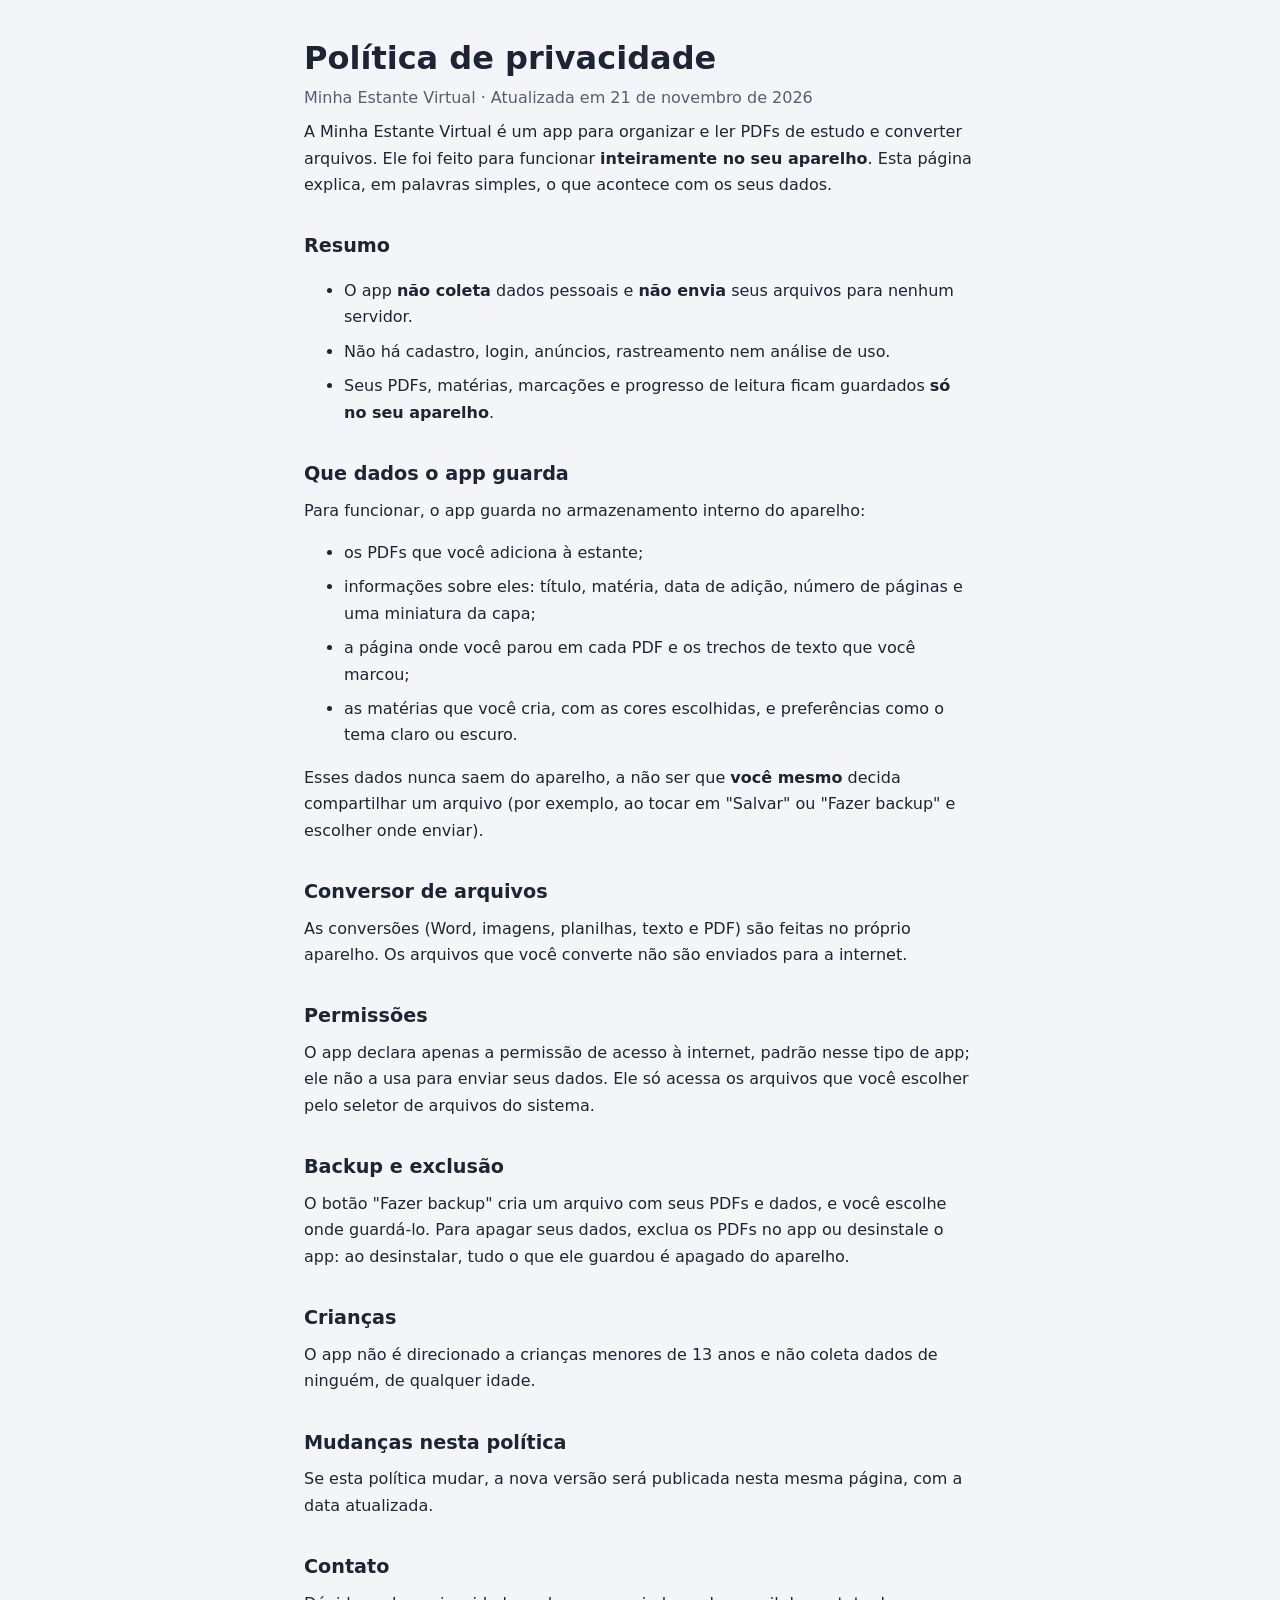
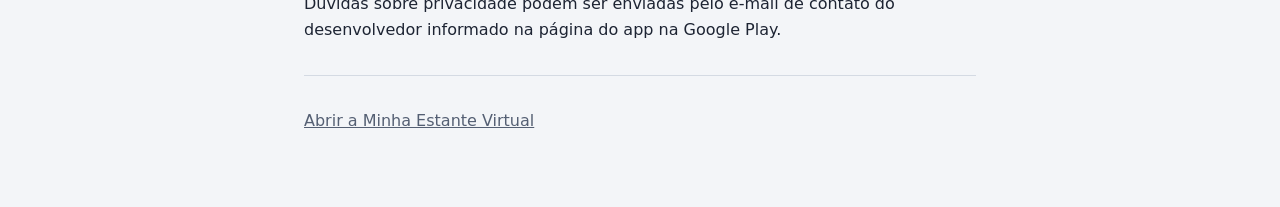
==== privacidade.html @ 0b219699 "Política de privacidade; service worker entrega páginas próprias" ====
<!doctype html>
<html lang="pt-BR">
<head>
  <meta charset="utf-8" />
  <meta name="viewport" content="width=device-width, initial-scale=1" />
  <meta name="color-scheme" content="light dark" />
  <title>Política de privacidade · Minha Estante Virtual</title>
  <style>
    :root { color-scheme: light dark; --bg: #f3f5f8; --fg: #1d2433; --muted: #545f73; --line: #d4dae3; }
    @media (prefers-color-scheme: dark) { :root { --bg: #131821; --fg: #e7eaf0; --muted: #9ea7b8; --line: #323b4b; } }
    body { margin: 0; background: var(--bg); color: var(--fg); font: 16px/1.65 system-ui, -apple-system, "Segoe UI", Roboto, sans-serif; }
    main { max-width: 42rem; margin: 0 auto; padding: 2.5rem 1rem 4rem; }
    h1 { font-size: 2rem; line-height: 1.15; margin: 0 0 .25rem; }
    h2 { font-size: 1.2rem; margin: 2rem 0 .5rem; }
    p, li { margin: .5rem 0; }
    .muted { color: var(--muted); }
    hr { border: 0; border-top: 1px solid var(--line); margin: 2rem 0; }
    a { color: inherit; }
  </style>
</head>
<body>
<main>
  <h1>Política de privacidade</h1>
  <p class="muted">Minha Estante Virtual · Atualizada em 21 de novembro de 2026</p>

  <p>A Minha Estante Virtual é um app para organizar e ler PDFs de estudo e converter arquivos.
     Ele foi feito para funcionar <strong>inteiramente no seu aparelho</strong>. Esta página explica, em palavras simples,
     o que acontece com os seus dados.</p>

  <h2>Resumo</h2>
  <ul>
    <li>O app <strong>não coleta</strong> dados pessoais e <strong>não envia</strong> seus arquivos para nenhum servidor.</li>
    <li>Não há cadastro, login, anúncios, rastreamento nem análise de uso.</li>
    <li>Seus PDFs, matérias, marcações e progresso de leitura ficam guardados <strong>só no seu aparelho</strong>.</li>
  </ul>

  <h2>Que dados o app guarda</h2>
  <p>Para funcionar, o app guarda no armazenamento interno do aparelho:</p>
  <ul>
    <li>os PDFs que você adiciona à estante;</li>
    <li>informações sobre eles: título, matéria, data de adição, número de páginas e uma miniatura da capa;</li>
    <li>a página onde você parou em cada PDF e os trechos de texto que você marcou;</li>
    <li>as matérias que você cria, com as cores escolhidas, e preferências como o tema claro ou escuro.</li>
  </ul>
  <p>Esses dados nunca saem do aparelho, a não ser que <strong>você mesmo</strong> decida compartilhar um arquivo
     (por exemplo, ao tocar em "Salvar" ou "Fazer backup" e escolher onde enviar).</p>

  <h2>Conversor de arquivos</h2>
  <p>As conversões (Word, imagens, planilhas, texto e PDF) são feitas no próprio aparelho.
     Os arquivos que você converte não são enviados para a internet.</p>

  <h2>Permissões</h2>
  <p>O app declara apenas a permissão de acesso à internet, padrão nesse tipo de app; ele não a usa para enviar seus dados.
     Ele só acessa os arquivos que você escolher pelo seletor de arquivos do sistema.</p>

  <h2>Backup e exclusão</h2>
  <p>O botão "Fazer backup" cria um arquivo com seus PDFs e dados, e você escolhe onde guardá-lo.
     Para apagar seus dados, exclua os PDFs no app ou desinstale o app: ao desinstalar, tudo o que ele guardou é apagado do aparelho.</p>

  <h2>Crianças</h2>
  <p>O app não é direcionado a crianças menores de 13 anos e não coleta dados de ninguém, de qualquer idade.</p>

  <h2>Mudanças nesta política</h2>
  <p>Se esta política mudar, a nova versão será publicada nesta mesma página, com a data atualizada.</p>

  <h2>Contato</h2>
  <p>Dúvidas sobre privacidade podem ser enviadas pelo e-mail de contato do desenvolvedor informado na página do app na Google Play.</p>

  <hr />
  <p class="muted"><a href="./">Abrir a Minha Estante Virtual</a></p>
</main>
</body>
</html>
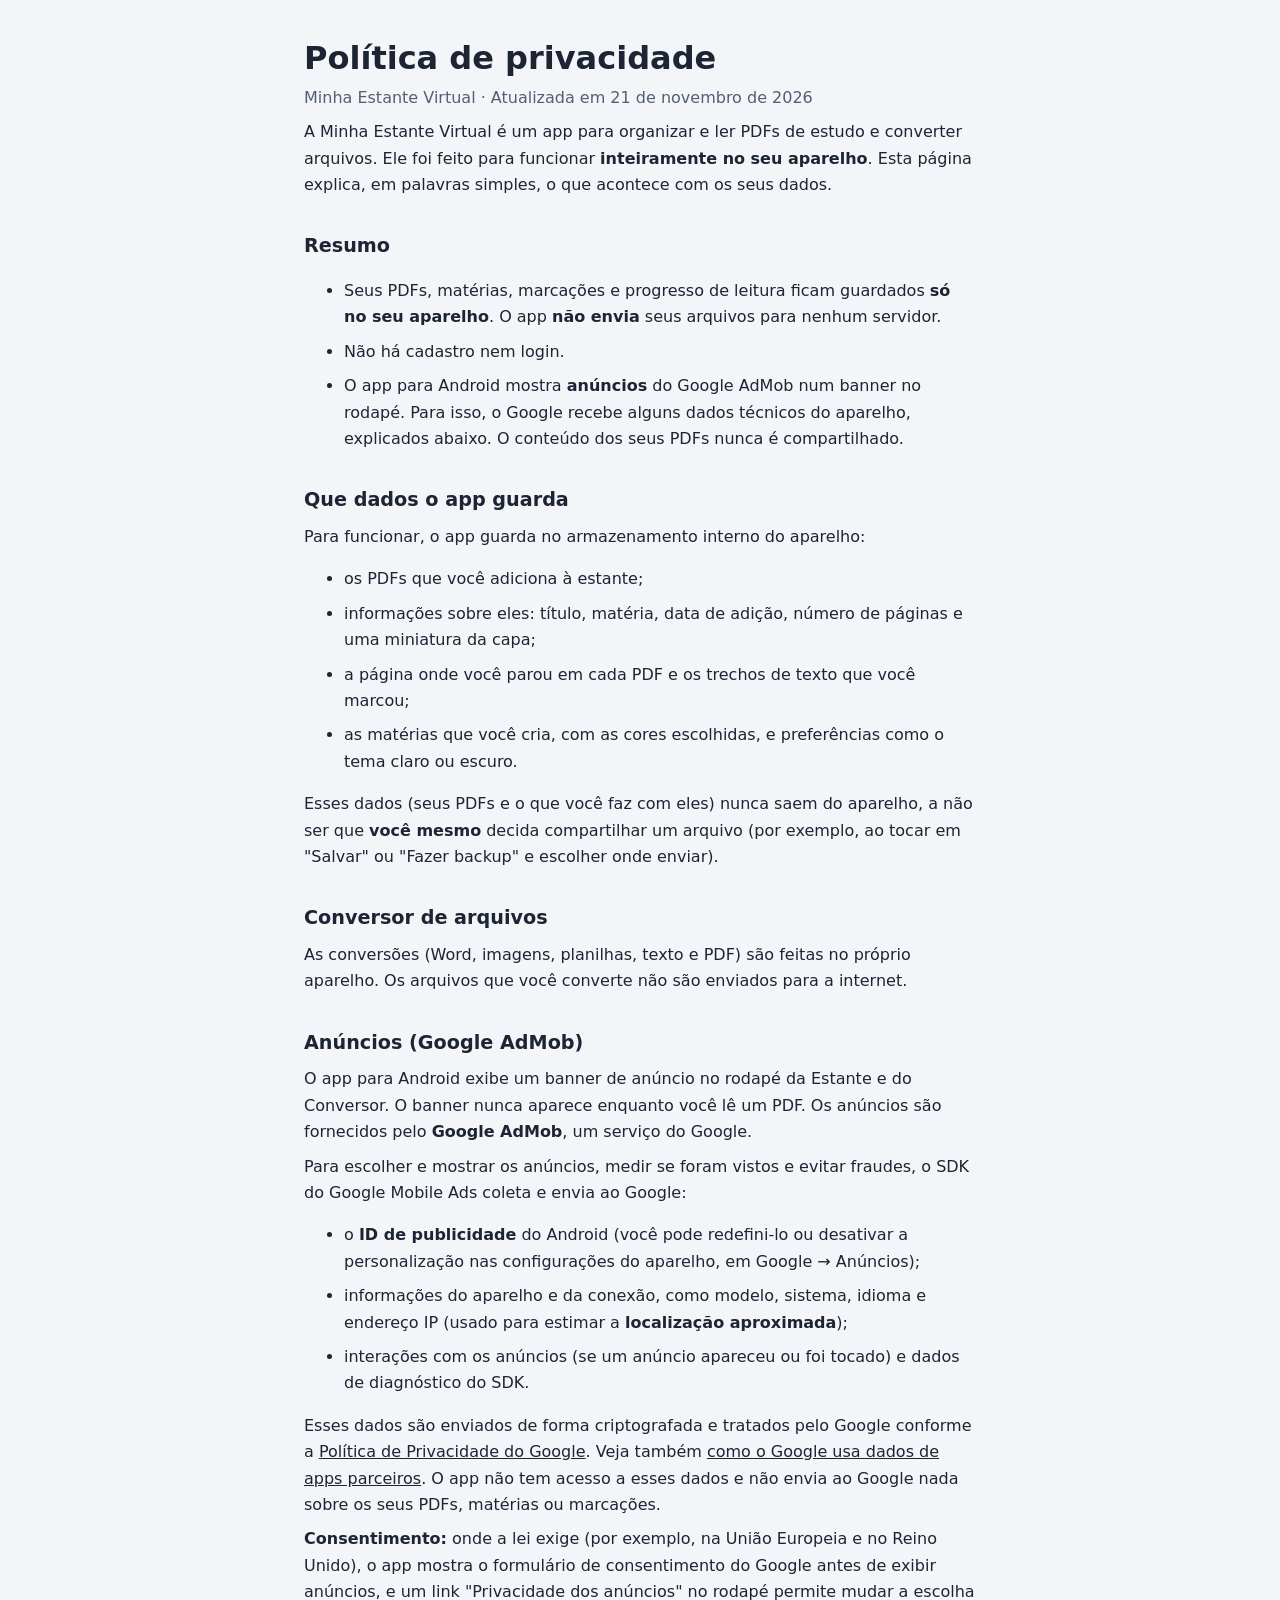
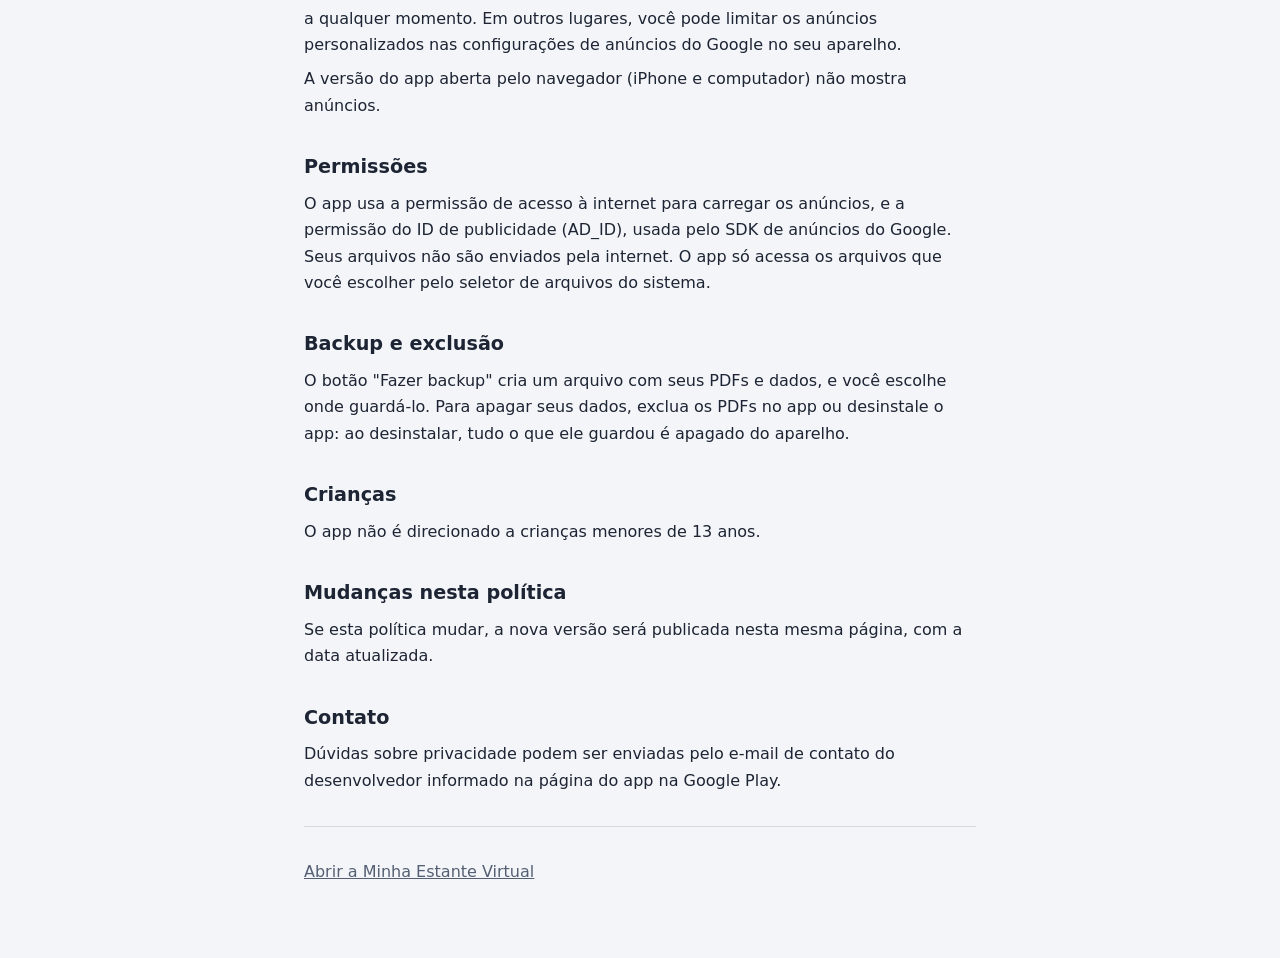
==== commit 88a7e0b5: "1.3.0: banner de anúncio no app Android (IDs de teste) e política de privacidade atualizada" ====
--- a/privacidade.html
+++ b/privacidade.html
@@ -29,9 +29,11 @@
 
   <h2>Resumo</h2>
   <ul>
-    <li>O app <strong>não coleta</strong> dados pessoais e <strong>não envia</strong> seus arquivos para nenhum servidor.</li>
-    <li>Não há cadastro, login, anúncios, rastreamento nem análise de uso.</li>
-    <li>Seus PDFs, matérias, marcações e progresso de leitura ficam guardados <strong>só no seu aparelho</strong>.</li>
+    <li>Seus PDFs, matérias, marcações e progresso de leitura ficam guardados <strong>só no seu aparelho</strong>.
+        O app <strong>não envia</strong> seus arquivos para nenhum servidor.</li>
+    <li>Não há cadastro nem login.</li>
+    <li>O app para Android mostra <strong>anúncios</strong> do Google AdMob num banner no rodapé.
+        Para isso, o Google recebe alguns dados técnicos do aparelho, explicados abaixo. O conteúdo dos seus PDFs nunca é compartilhado.</li>
   </ul>
 
   <h2>Que dados o app guarda</h2>
@@ -42,23 +44,41 @@
     <li>a página onde você parou em cada PDF e os trechos de texto que você marcou;</li>
     <li>as matérias que você cria, com as cores escolhidas, e preferências como o tema claro ou escuro.</li>
   </ul>
-  <p>Esses dados nunca saem do aparelho, a não ser que <strong>você mesmo</strong> decida compartilhar um arquivo
+  <p>Esses dados (seus PDFs e o que você faz com eles) nunca saem do aparelho, a não ser que <strong>você mesmo</strong> decida compartilhar um arquivo
      (por exemplo, ao tocar em "Salvar" ou "Fazer backup" e escolher onde enviar).</p>
 
   <h2>Conversor de arquivos</h2>
   <p>As conversões (Word, imagens, planilhas, texto e PDF) são feitas no próprio aparelho.
      Os arquivos que você converte não são enviados para a internet.</p>
 
+  <h2>Anúncios (Google AdMob)</h2>
+  <p>O app para Android exibe um banner de anúncio no rodapé da Estante e do Conversor. O banner nunca aparece
+     enquanto você lê um PDF. Os anúncios são fornecidos pelo <strong>Google AdMob</strong>, um serviço do Google.</p>
+  <p>Para escolher e mostrar os anúncios, medir se foram vistos e evitar fraudes, o SDK do Google Mobile Ads coleta e envia ao Google:</p>
+  <ul>
+    <li>o <strong>ID de publicidade</strong> do Android (você pode redefini-lo ou desativar a personalização nas configurações do aparelho, em Google → Anúncios);</li>
+    <li>informações do aparelho e da conexão, como modelo, sistema, idioma e endereço IP (usado para estimar a <strong>localização aproximada</strong>);</li>
+    <li>interações com os anúncios (se um anúncio apareceu ou foi tocado) e dados de diagnóstico do SDK.</li>
+  </ul>
+  <p>Esses dados são enviados de forma criptografada e tratados pelo Google conforme a
+     <a href="https://policies.google.com/privacy" rel="noopener">Política de Privacidade do Google</a>.
+     Veja também <a href="https://policies.google.com/technologies/partner-sites" rel="noopener">como o Google usa dados de apps parceiros</a>.
+     O app não tem acesso a esses dados e não envia ao Google nada sobre os seus PDFs, matérias ou marcações.</p>
+  <p><strong>Consentimento:</strong> onde a lei exige (por exemplo, na União Europeia e no Reino Unido), o app mostra o formulário de
+     consentimento do Google antes de exibir anúncios, e um link "Privacidade dos anúncios" no rodapé permite mudar a escolha a qualquer momento.
+     Em outros lugares, você pode limitar os anúncios personalizados nas configurações de anúncios do Google no seu aparelho.</p>
+  <p>A versão do app aberta pelo navegador (iPhone e computador) não mostra anúncios.</p>
+
   <h2>Permissões</h2>
-  <p>O app declara apenas a permissão de acesso à internet, padrão nesse tipo de app; ele não a usa para enviar seus dados.
-     Ele só acessa os arquivos que você escolher pelo seletor de arquivos do sistema.</p>
+  <p>O app usa a permissão de acesso à internet para carregar os anúncios, e a permissão do ID de publicidade (AD_ID), usada pelo SDK de anúncios do Google.
+     Seus arquivos não são enviados pela internet. O app só acessa os arquivos que você escolher pelo seletor de arquivos do sistema.</p>
 
   <h2>Backup e exclusão</h2>
   <p>O botão "Fazer backup" cria um arquivo com seus PDFs e dados, e você escolhe onde guardá-lo.
      Para apagar seus dados, exclua os PDFs no app ou desinstale o app: ao desinstalar, tudo o que ele guardou é apagado do aparelho.</p>
 
   <h2>Crianças</h2>
-  <p>O app não é direcionado a crianças menores de 13 anos e não coleta dados de ninguém, de qualquer idade.</p>
+  <p>O app não é direcionado a crianças menores de 13 anos.</p>
 
   <h2>Mudanças nesta política</h2>
   <p>Se esta política mudar, a nova versão será publicada nesta mesma página, com a data atualizada.</p>
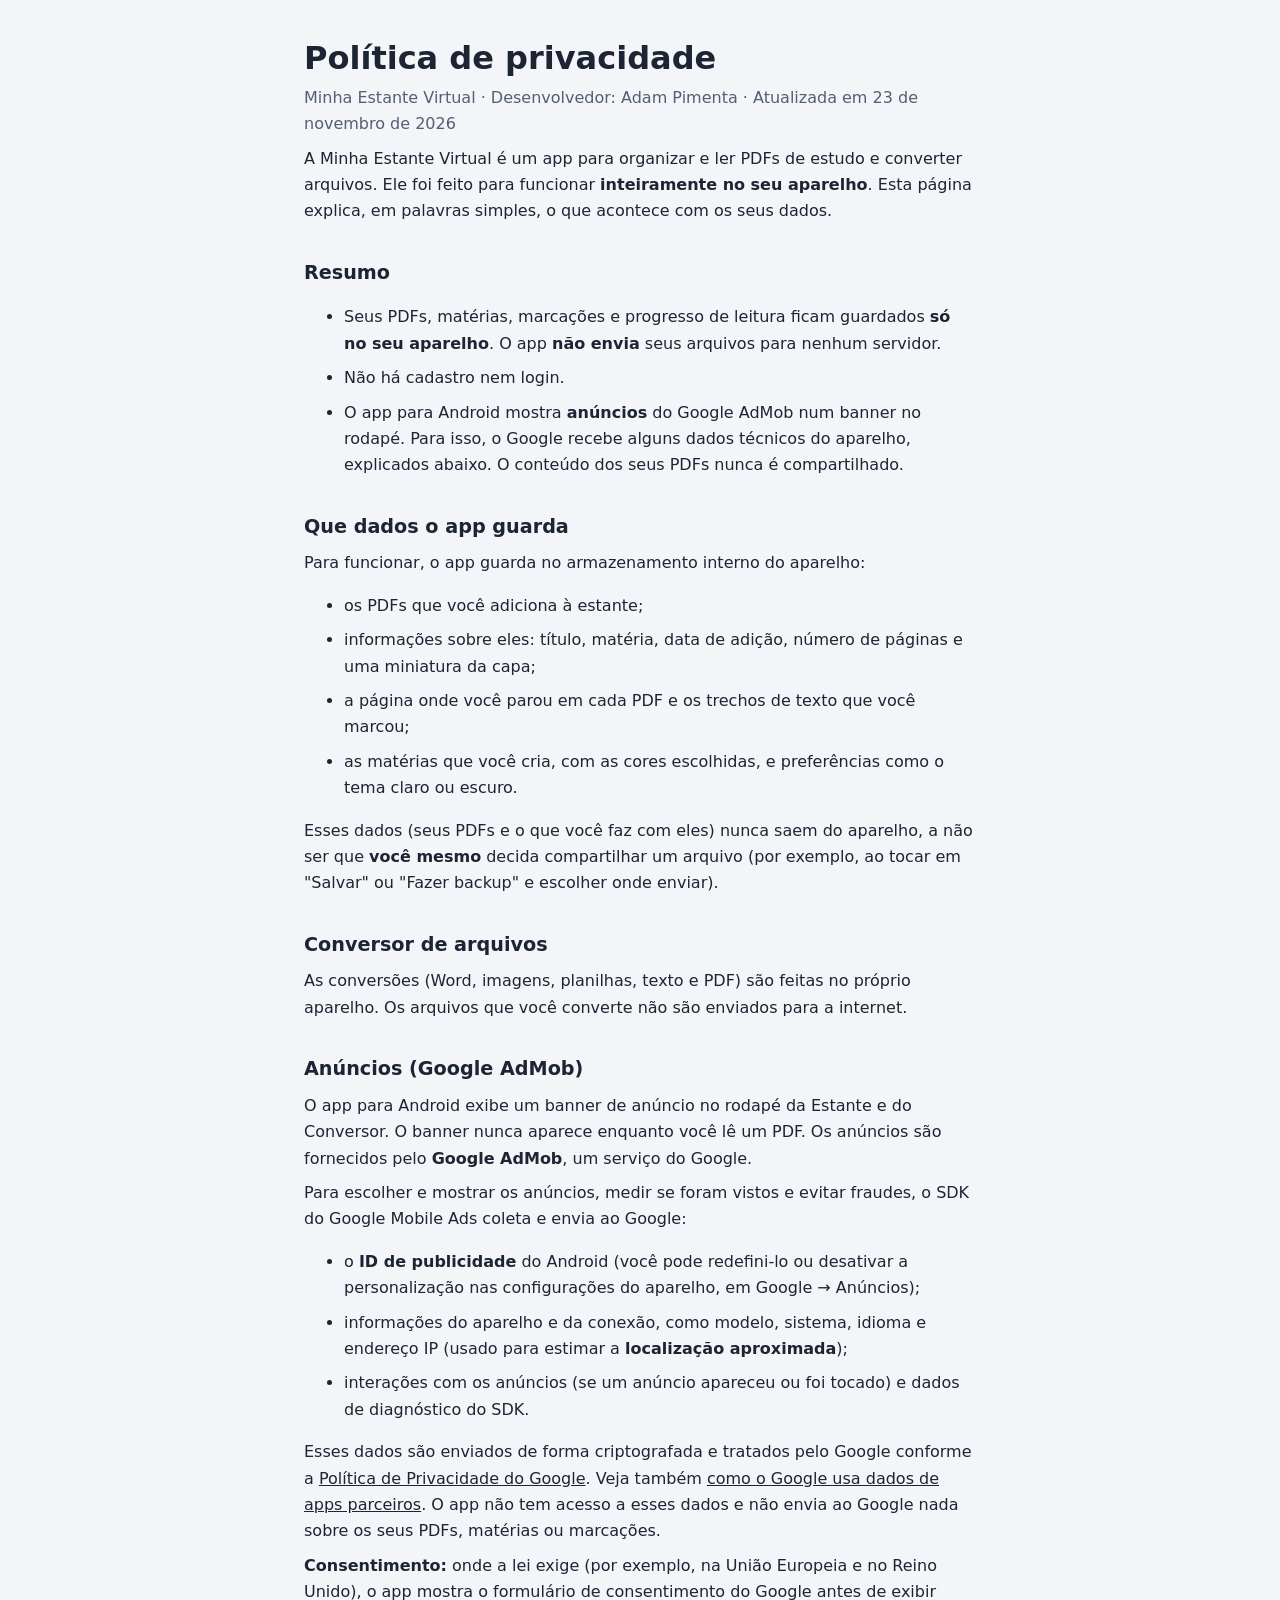
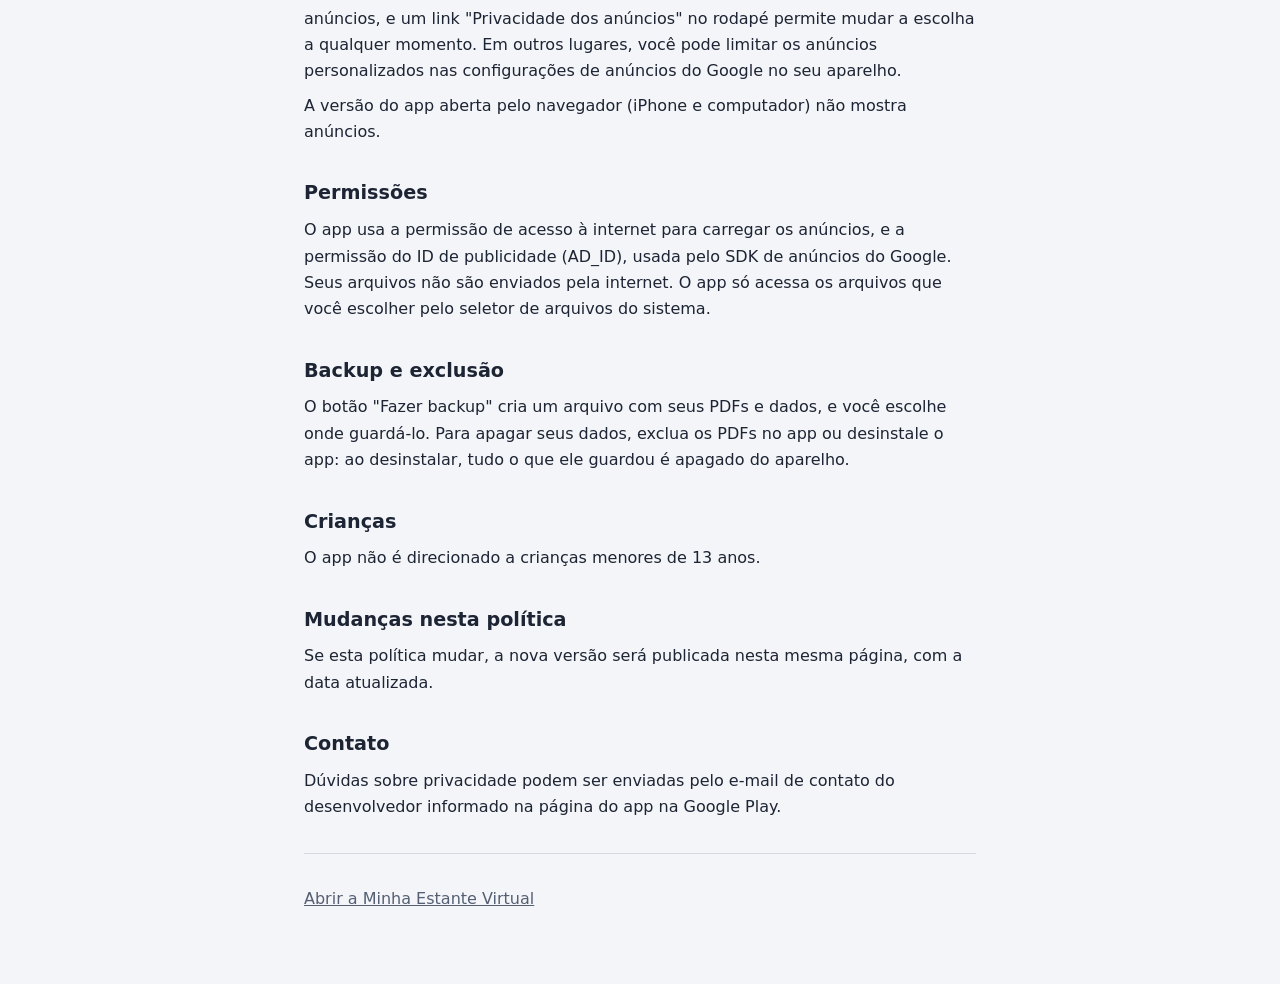
==== commit 5cec649b: "1.3.2: link da política de privacidade no app" ====
--- a/privacidade.html
+++ b/privacidade.html
@@ -21,7 +21,7 @@
 <body>
 <main>
   <h1>Política de privacidade</h1>
-  <p class="muted">Minha Estante Virtual · Atualizada em 21 de novembro de 2026</p>
+  <p class="muted">Minha Estante Virtual · Desenvolvedor: Adam Pimenta · Atualizada em 23 de novembro de 2026</p>
 
   <p>A Minha Estante Virtual é um app para organizar e ler PDFs de estudo e converter arquivos.
      Ele foi feito para funcionar <strong>inteiramente no seu aparelho</strong>. Esta página explica, em palavras simples,
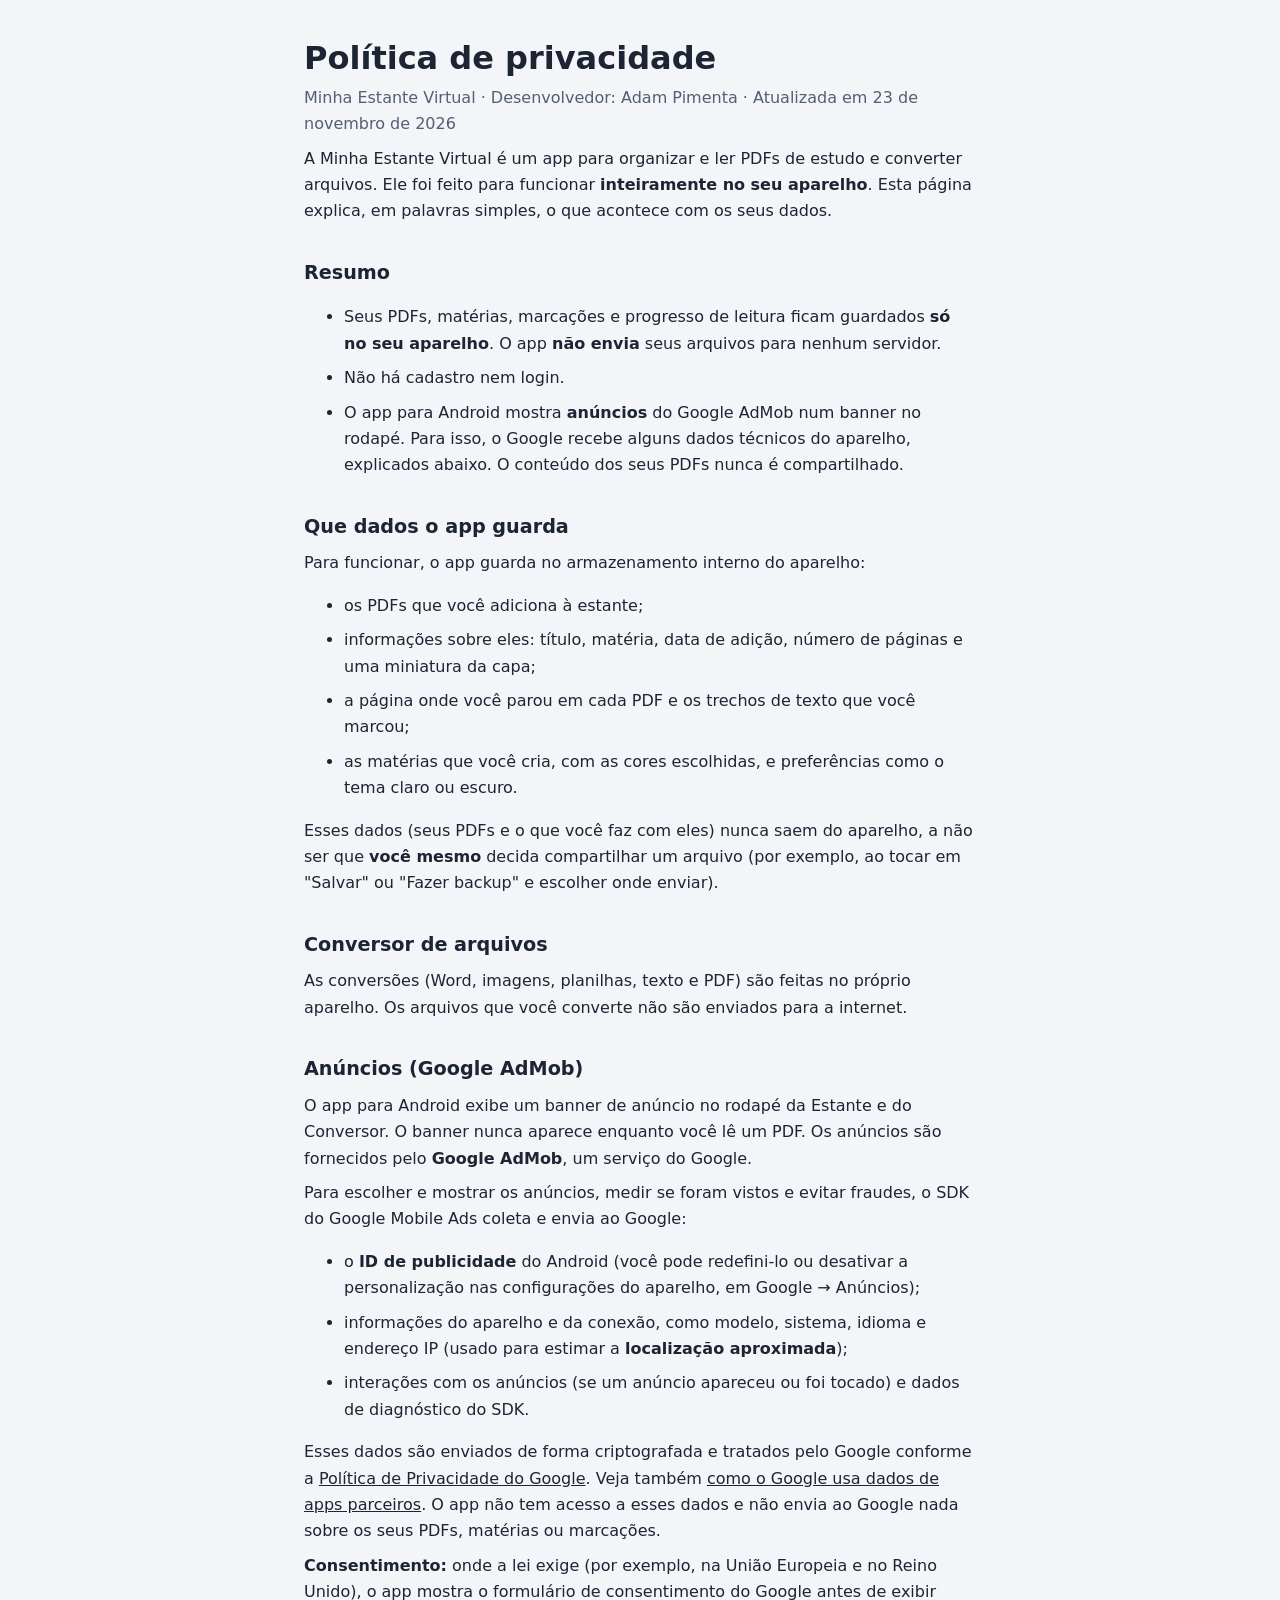
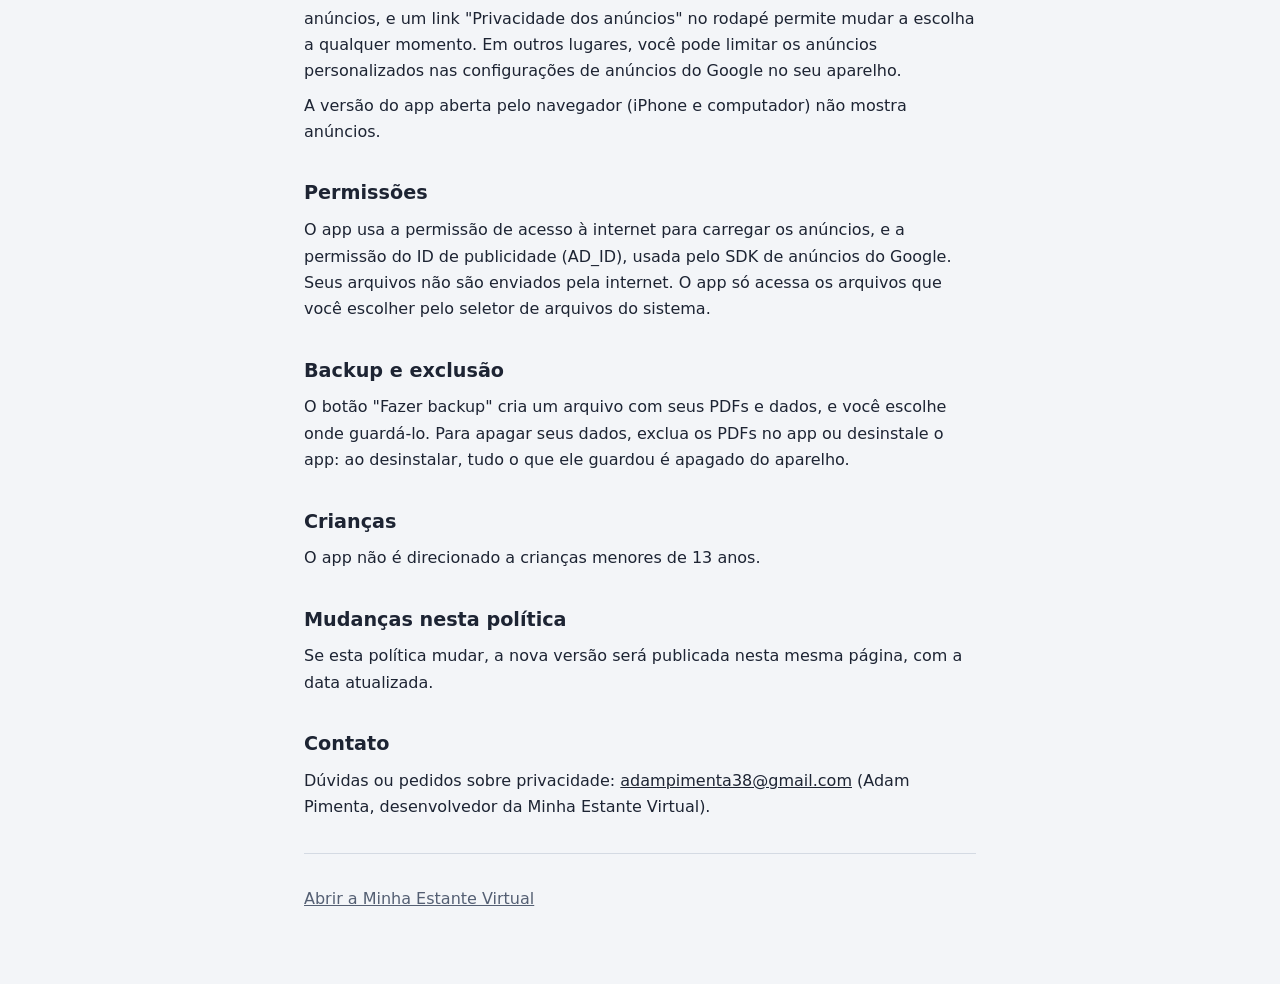
==== commit 61513a9b: "Política de privacidade: e-mail de contato" ====
--- a/privacidade.html
+++ b/privacidade.html
@@ -84,7 +84,7 @@
   <p>Se esta política mudar, a nova versão será publicada nesta mesma página, com a data atualizada.</p>
 
   <h2>Contato</h2>
-  <p>Dúvidas sobre privacidade podem ser enviadas pelo e-mail de contato do desenvolvedor informado na página do app na Google Play.</p>
+  <p>Dúvidas ou pedidos sobre privacidade: <a href="mailto:adampimenta38@gmail.com">adampimenta38@gmail.com</a> (Adam Pimenta, desenvolvedor da Minha Estante Virtual).</p>
 
   <hr />
   <p class="muted"><a href="./">Abrir a Minha Estante Virtual</a></p>
